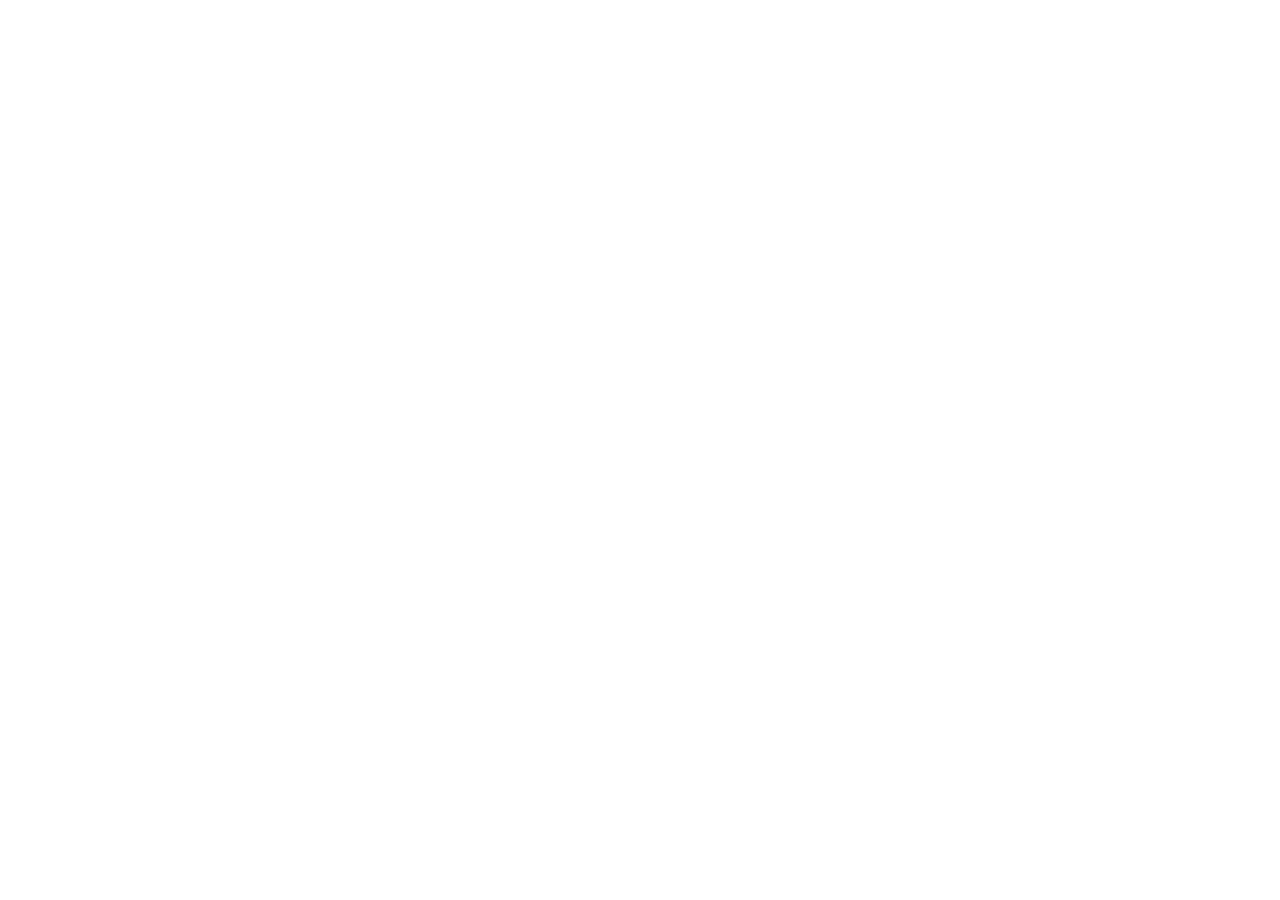
==== word-writing-templates/index.html @ 4e655f52 "feat: add Word template wizard page" ====
<!doctype html>
<html lang="zh-CN">
<head><meta charset="utf-8"><meta name="viewport" content="width=device-width,initial-scale=1"><title>Word 写作模板选择向导</title><link rel="stylesheet" href="./styles.css"></head>
<body><main id="app"></main><script src="./app.js"></script></body>
</html>
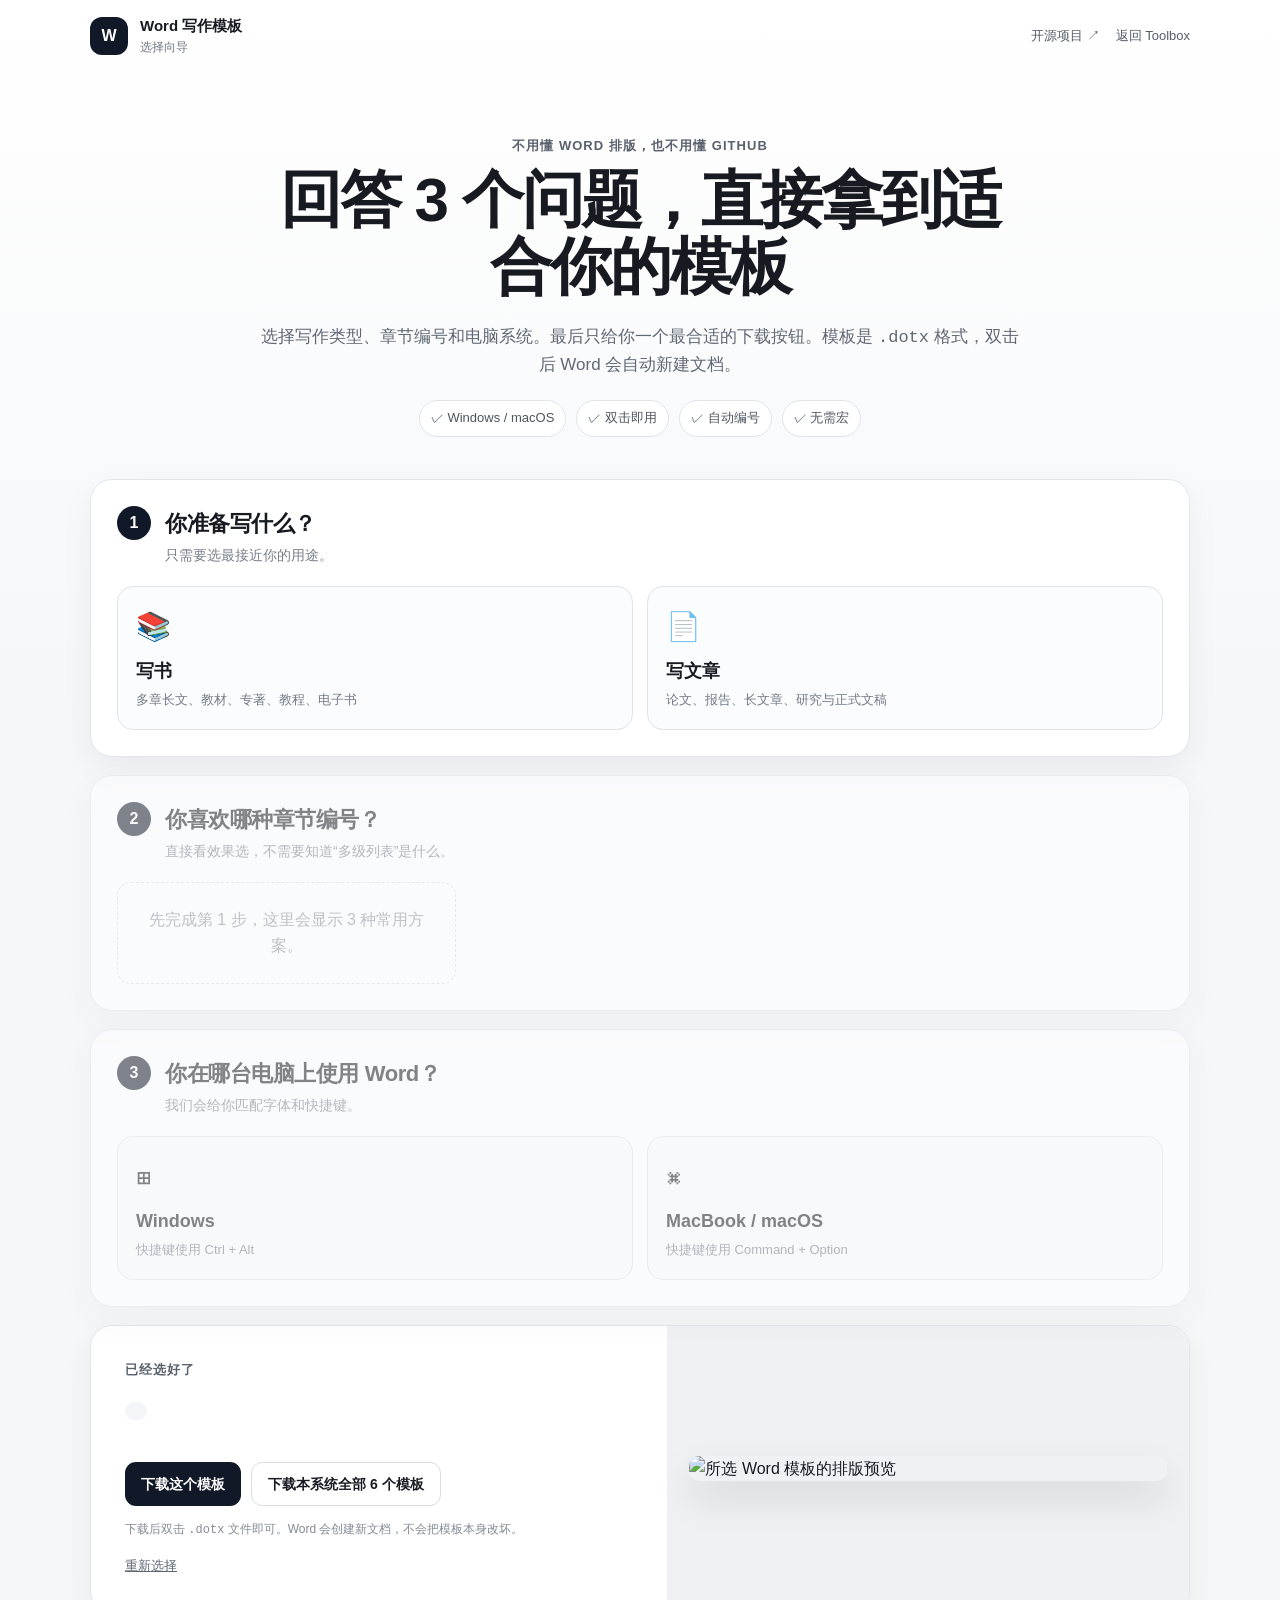
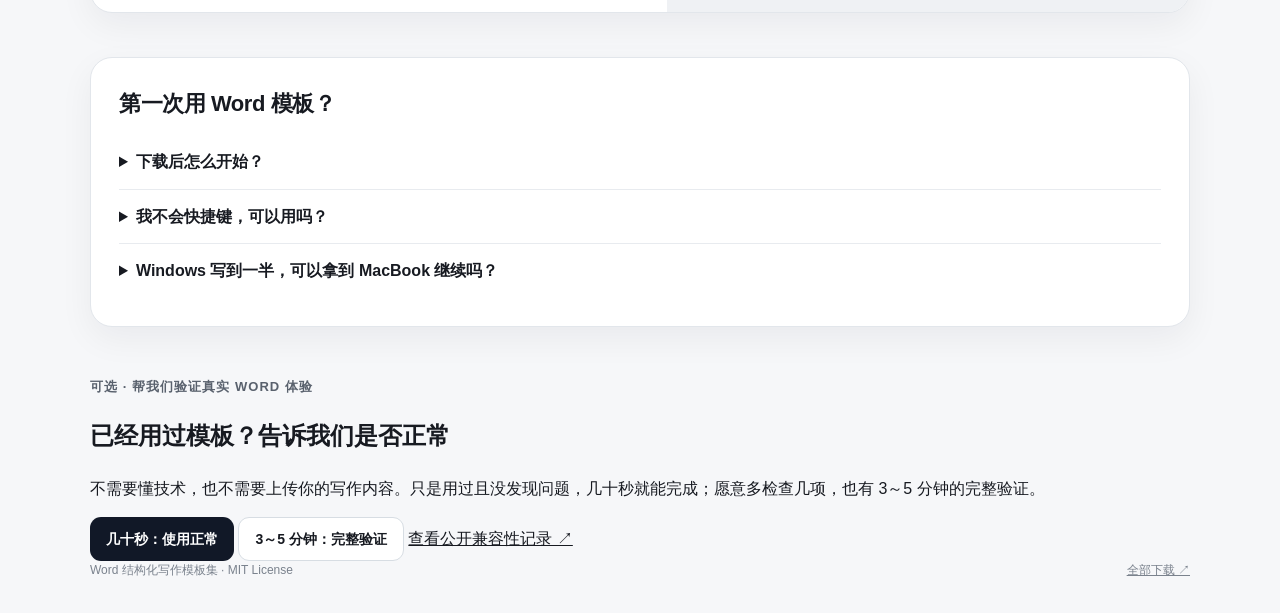
==== commit fe89d05c: "feat: load Word feedback panel" ====
--- a/word-writing-templates/index.html
+++ b/word-writing-templates/index.html
@@ -1,5 +1,5 @@
 <!doctype html>
 <html lang="zh-CN">
-<head><meta charset="utf-8"><meta name="viewport" content="width=device-width,initial-scale=1"><title>Word 写作模板选择向导</title><link rel="stylesheet" href="./styles.css"></head>
-<body><main id="app"></main><script src="./app.js"></script></body>
+<head><meta charset="utf-8"><meta name="viewport" content="width=device-width,initial-scale=1"><meta name="description" content="Word 结构化写作模板选择向导"><title>Word 写作模板选择向导</title><link rel="stylesheet" href="./styles.css"></head>
+<body><main id="app"></main><script src="./app.js"></script><script src="./feedback.js"></script></body>
 </html>
--- a/word-writing-templates/styles.css
+++ b/word-writing-templates/styles.css
@@ -0,0 +1 @@
+:root{font-family:Inter,-apple-system,BlinkMacSystemFont,"Segoe UI","PingFang SC","Hiragino Sans GB","Microsoft YaHei",sans-serif;color:#171a21;background:#f6f7f9;line-height:1.6}*{box-sizing:border-box}body{margin:0;background:linear-gradient(180deg,#fff 0,#f6f7f9 32%,#f6f7f9 100%);color:#171a21}a{color:inherit}.shell{width:min(1100px,calc(100% - 32px));margin:auto}.topbar{height:72px;display:flex;align-items:center;justify-content:space-between;gap:20px}.brand{display:flex;align-items:center;gap:12px;text-decoration:none}.brand-mark{display:grid;place-items:center;width:38px;height:38px;border-radius:12px;background:#111827;color:#fff;font-weight:800}.brand strong{display:block;font-size:15px}.brand small{display:block;color:#707782;font-size:12px}.top-links{display:flex;gap:16px;font-size:13px;color:#555d68}.top-links a{text-decoration:none}.hero{padding:64px 0 42px;text-align:center}.eyebrow{margin:0 0 10px;font-size:13px;font-weight:700;letter-spacing:.08em;color:#59616d;text-transform:uppercase}.hero h1{max-width:760px;margin:0 auto;font-size:clamp(34px,6vw,62px);line-height:1.08;letter-spacing:-.035em}.hero-copy{max-width:760px;margin:22px auto 0;color:#606874;font-size:17px}.hero-badges{display:flex;flex-wrap:wrap;justify-content:center;gap:10px;margin-top:22px}.hero-badges span{padding:7px 11px;border:1px solid #e0e4e9;border-radius:999px;background:#fff;font-size:13px;color:#4d5560}.wizard{display:grid;gap:18px;padding-bottom:44px}.step,.result,.faq{background:#fff;border:1px solid #e2e6eb;border-radius:22px;box-shadow:0 12px 34px rgba(23,26,33,.055)}.step{padding:26px}.step-head{display:flex;gap:14px;align-items:flex-start;margin-bottom:20px}.step-no{flex:0 0 34px;height:34px;border-radius:50%;display:grid;place-items:center;background:#111827;color:#fff;font-weight:700}.step h2,.faq h2,.result h2{margin:0;font-size:22px;letter-spacing:-.02em}.step-head p{margin:3px 0 0;color:#777f89;font-size:14px}.choice-grid{display:grid;gap:14px}.choice-grid.two{grid-template-columns:repeat(2,minmax(0,1fr))}.choice-card,.scheme-card{appearance:none;width:100%;text-align:left;border:1px solid #dfe4e9;background:#fbfcfd;border-radius:16px;padding:18px;cursor:pointer;transition:.16s ease;font:inherit;color:inherit}.choice-card:hover,.scheme-card:hover{transform:translateY(-1px);border-color:#aeb7c2;box-shadow:0 8px 22px rgba(23,26,33,.06)}.choice-card.selected,.scheme-card.selected{border-color:#111827;box-shadow:0 0 0 2px #111827 inset;background:#fff}.choice-icon{display:block;font-size:28px;margin-bottom:7px}.choice-card strong{display:block;font-size:18px;margin-bottom:4px}.choice-card span:last-child{display:block;color:#737b86;font-size:13px}.is-locked{opacity:.52}.is-locked .choice-card,.is-locked .scheme-card{pointer-events:none}.scheme-grid{display:grid;grid-template-columns:repeat(3,minmax(0,1fr));gap:14px}.scheme-card{padding:0;overflow:hidden;position:relative}.scheme-card img{display:block;width:100%;aspect-ratio:4/3;object-fit:cover;background:#f2f3f5;border-bottom:1px solid #e8ebef}.scheme-copy{padding:15px}.scheme-copy strong{display:block;font-size:16px}.scheme-copy code{display:block;margin:5px 0 7px;color:#333b45;font-size:12px;white-space:normal}.scheme-copy p{margin:0;color:#777f89;font-size:12px}.recommend{position:absolute;top:10px;left:10px;padding:5px 8px;border-radius:999px;background:rgba(17,24,39,.92);color:#fff;font-size:11px;font-weight:700}.placeholder{padding:24px;border:1px dashed #d7dce2;border-radius:14px;color:#8a929d;text-align:center}.result{display:grid;grid-template-columns:1.05fr .95fr;overflow:hidden}.result-copy{padding:34px}.result-copy h2{font-size:28px}.number-example{font-family:ui-monospace,SFMono-Regular,Menlo,Consolas,monospace;background:#f4f5f7;border-radius:10px;padding:9px 11px;display:inline-block;margin:12px 0}.result-copy>p:not(.eyebrow):not(.number-example):not(.help-text){color:#626a75}.result-actions{display:flex;flex-wrap:wrap;gap:10px;margin-top:22px}.btn{display:inline-flex;align-items:center;justify-content:center;min-height:44px;padding:0 16px;border-radius:11px;text-decoration:none;font-weight:700;font-size:14px}.btn.primary{background:#111827;color:#fff}.btn.secondary{border:1px solid #d7dde3;background:#fff}.help-text{font-size:12px;color:#838b95;margin-top:14px}.text-btn{border:0;background:none;padding:0;color:#5f6873;text-decoration:underline;cursor:pointer;font:inherit;font-size:13px}.result-preview{background:#eff1f4;display:grid;place-items:center;padding:22px}.result-preview img{display:block;width:100%;max-height:430px;object-fit:contain;border-radius:10px;box-shadow:0 18px 38px rgba(23,26,33,.12)}.faq{padding:28px;margin-bottom:50px}.faq h2{margin-bottom:14px}.faq details{border-top:1px solid #e8ebef;padding:14px 0}.faq details:first-of-type{border-top:0}.faq summary{cursor:pointer;font-weight:700}.faq p{color:#68717c;margin:8px 0 0}.footer{display:flex;justify-content:space-between;gap:20px;padding:0 0 34px;color:#7a828d;font-size:12px}.sr-only{position:absolute;width:1px;height:1px;padding:0;margin:-1px;overflow:hidden;clip:rect(0,0,0,0);white-space:nowrap;border:0}@media(max-width:760px){.shell{width:min(100% - 22px,1100px)}.topbar{height:auto;padding:16px 0}.top-links a:first-child{display:none}.hero{padding:42px 0 28px}.hero h1{font-size:38px}.hero-copy{font-size:15px}.choice-grid.two,.scheme-grid,.result{grid-template-columns:1fr}.step{padding:20px}.result-copy{padding:24px}.result-preview{order:-1}.footer{flex-direction:column}.scheme-card img{aspect-ratio:16/9}}
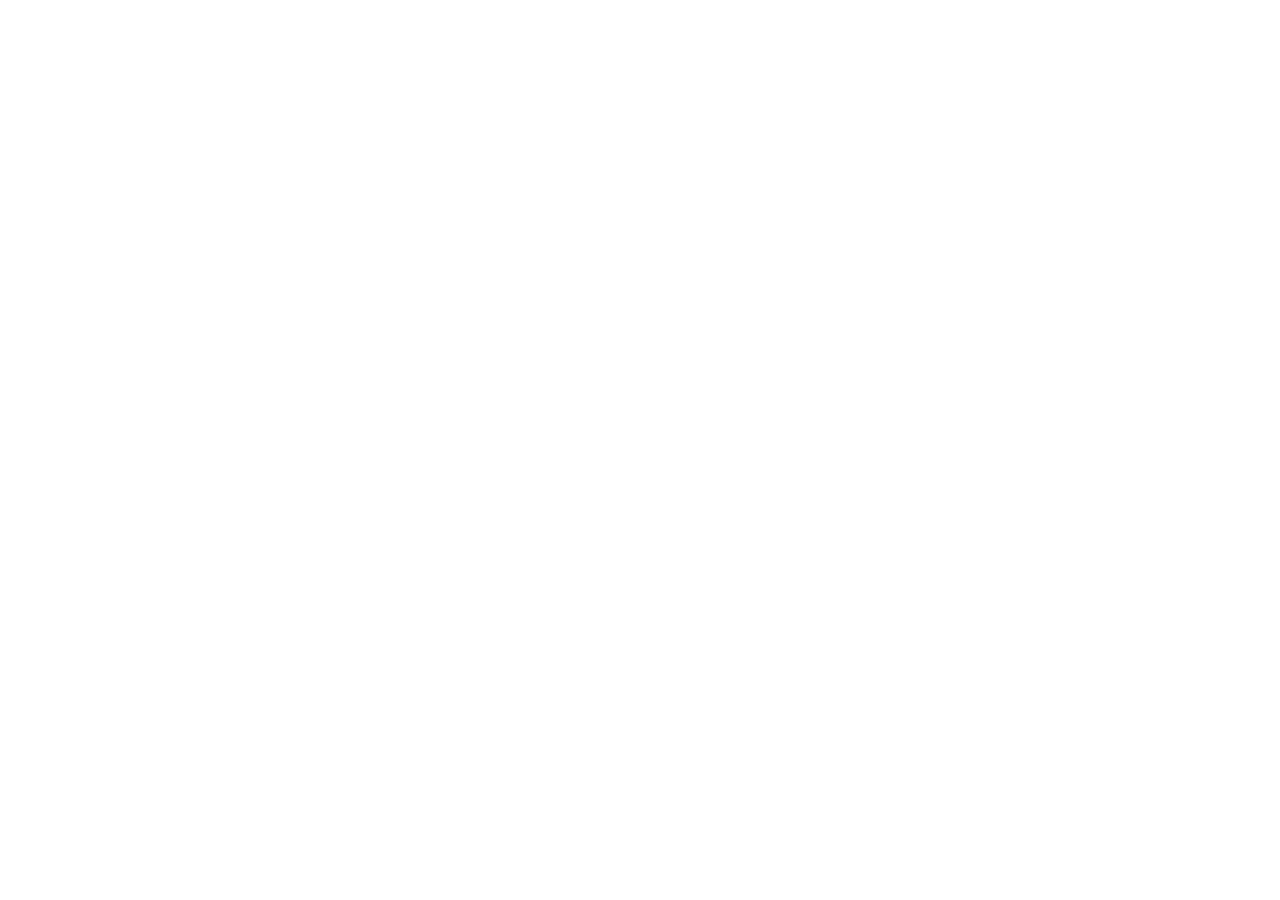
==== commit d52f37cb: "Restore Word template selector shell for v4" ====
--- a/word-writing-templates/index.html
+++ b/word-writing-templates/index.html
@@ -1,5 +1,15 @@
 <!doctype html>
 <html lang="zh-CN">
-<head><meta charset="utf-8"><meta name="viewport" content="width=device-width,initial-scale=1"><meta name="description" content="Word 结构化写作模板选择向导"><title>Word 写作模板选择向导</title><link rel="stylesheet" href="./styles.css"></head>
-<body><main id="app"></main><script src="./app.js"></script><script src="./feedback.js"></script></body>
+<head>
+  <meta charset="utf-8" />
+  <meta name="viewport" content="width=device-width,initial-scale=1" />
+  <meta name="description" content="Word 结构化思考与写作模板选择向导：选用途、编号和系统，直接下载适合你的模板。" />
+  <meta name="theme-color" content="#f6f7f9" />
+  <title>Word 结构化思考与写作模板选择向导</title>
+  <link rel="stylesheet" href="./styles.css" />
+</head>
+<body>
+  <main id="app"></main>
+  <script src="./app.js"></script>
+</body>
 </html>
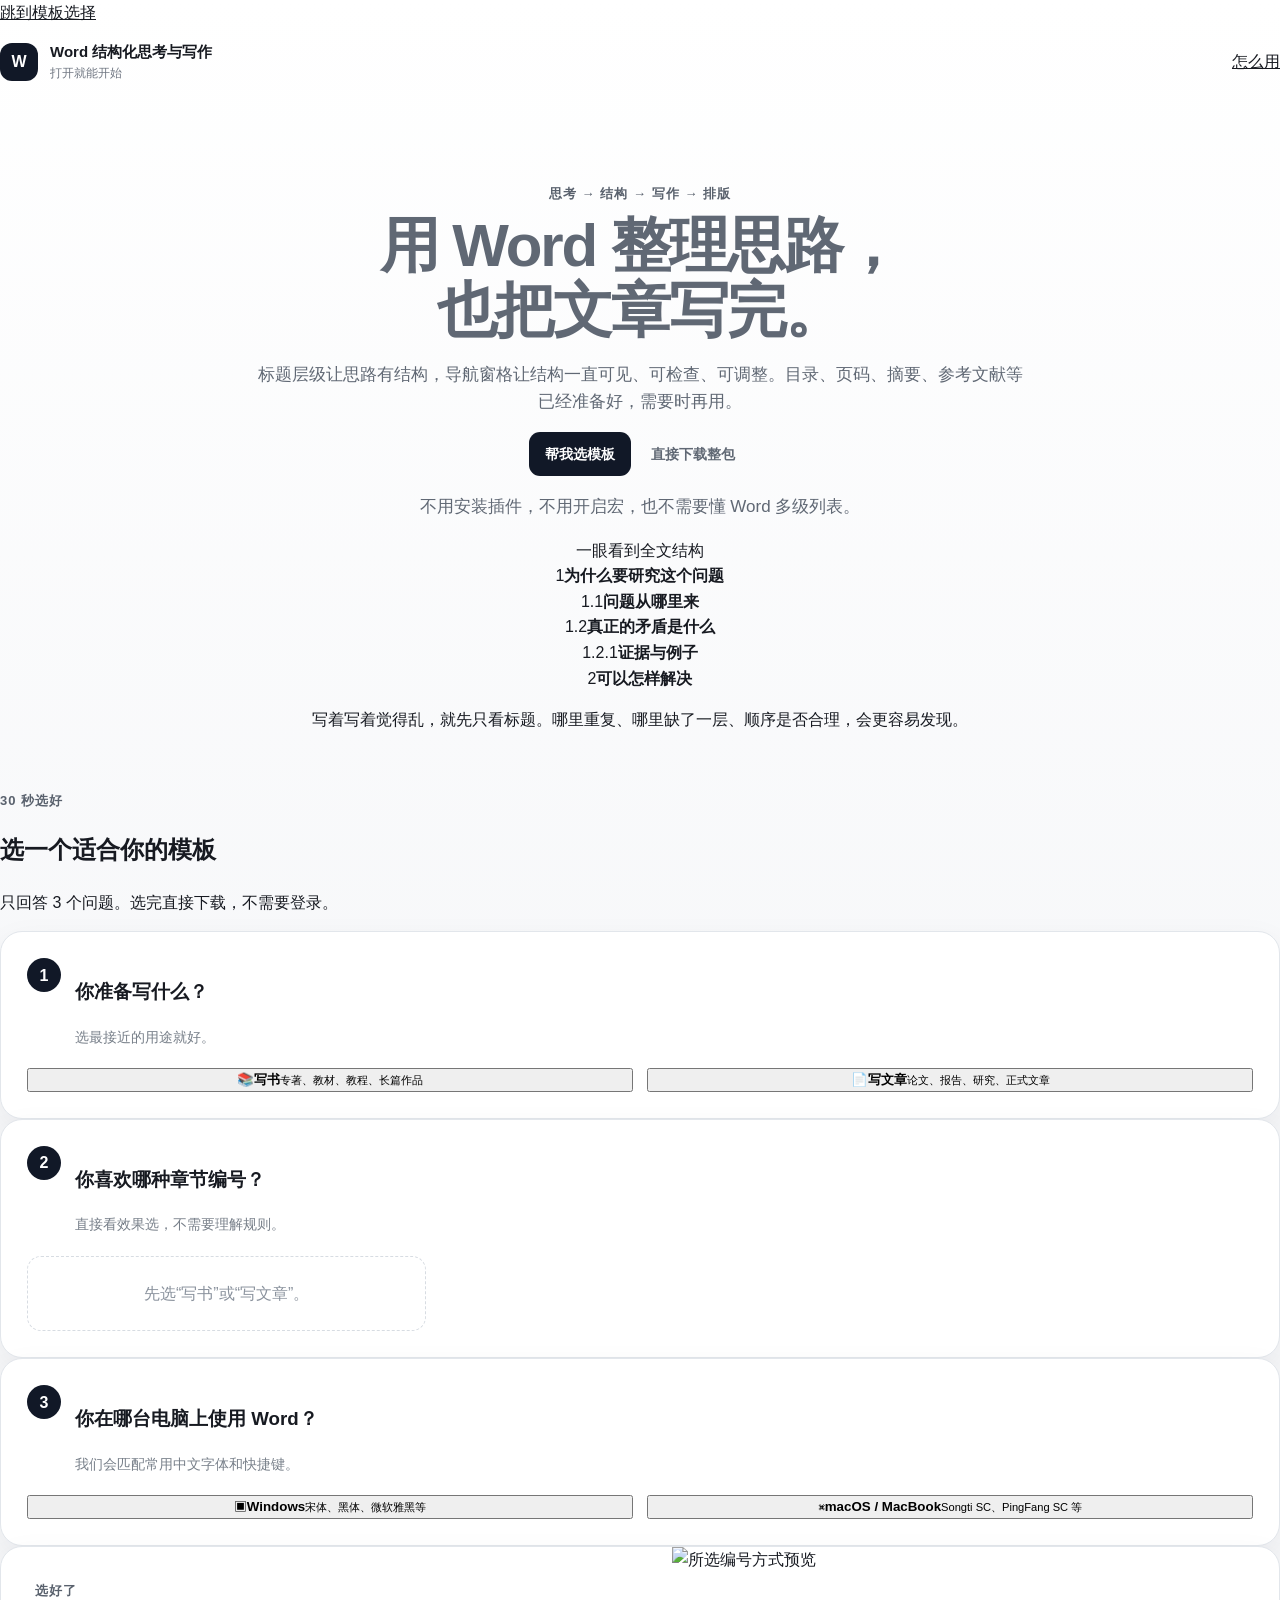
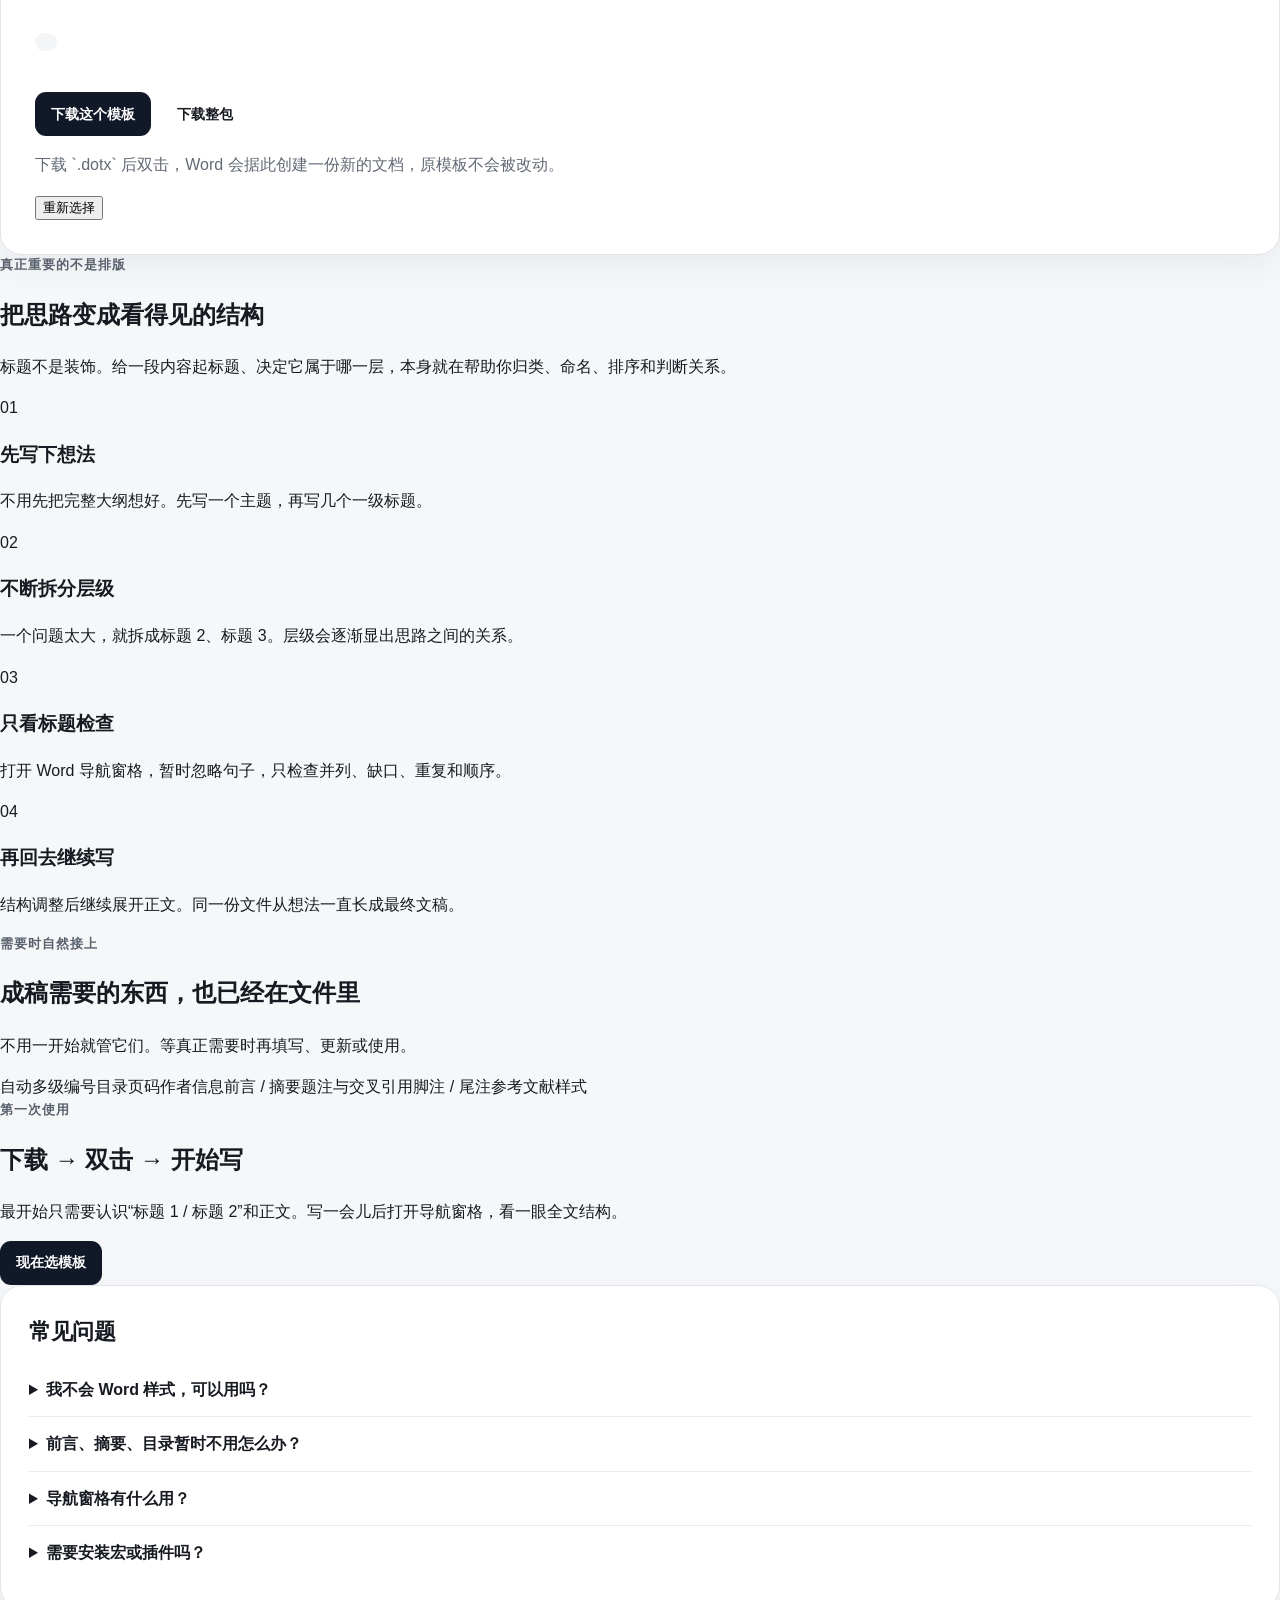
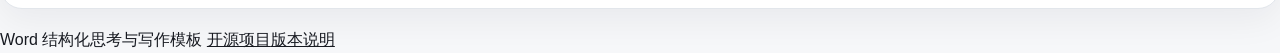
==== commit 3aa030a7: "Turn selector into ordinary-user homepage" ====
--- a/word-writing-templates/index.html
+++ b/word-writing-templates/index.html
@@ -2,14 +2,138 @@
 <html lang="zh-CN">
 <head>
   <meta charset="utf-8" />
-  <meta name="viewport" content="width=device-width,initial-scale=1" />
-  <meta name="description" content="Word 结构化思考与写作模板选择向导：选用途、编号和系统，直接下载适合你的模板。" />
-  <meta name="theme-color" content="#f6f7f9" />
-  <title>Word 结构化思考与写作模板选择向导</title>
+  <meta name="viewport" content="width=device-width, initial-scale=1" />
+  <meta name="description" content="用 Word 标题层级组织思路，用导航窗格看清全文结构。选择适合你的中文 Word 写作模板，下载后双击即可使用。" />
+  <meta name="theme-color" content="#f7f5ef" />
+  <title>Word 结构化思考与写作</title>
   <link rel="stylesheet" href="./styles.css" />
 </head>
 <body>
-  <main id="app"></main>
+  <a class="skip" href="#chooser">跳到模板选择</a>
+  <header class="topbar">
+    <a class="brand" href="./" aria-label="Word 结构化思考与写作首页">
+      <span class="brand-mark">W</span>
+      <span><strong>Word 结构化思考与写作</strong><small>打开就能开始</small></span>
+    </a>
+    <a class="top-link" href="#how">怎么用</a>
+  </header>
+
+  <main>
+    <section class="hero">
+      <div class="hero-copy">
+        <p class="eyebrow">思考 → 结构 → 写作 → 排版</p>
+        <h1>用 Word 整理思路，<br />也把文章写完。</h1>
+        <p class="lead">标题层级让思路有结构，导航窗格让结构一直可见、可检查、可调整。目录、页码、摘要、参考文献等已经准备好，需要时再用。</p>
+        <div class="hero-actions">
+          <a class="btn primary" href="#chooser">帮我选模板</a>
+          <a class="btn quiet" id="quickPackage" href="#chooser">直接下载整包</a>
+        </div>
+        <p class="micro">不用安装插件，不用开启宏，也不需要懂 Word 多级列表。</p>
+      </div>
+      <div class="thought-card" aria-label="标题层级示意">
+        <div class="tree-title">一眼看到全文结构</div>
+        <div class="tree-row level-1"><span>1</span><b>为什么要研究这个问题</b></div>
+        <div class="tree-row level-2"><span>1.1</span><b>问题从哪里来</b></div>
+        <div class="tree-row level-2 active"><span>1.2</span><b>真正的矛盾是什么</b></div>
+        <div class="tree-row level-3"><span>1.2.1</span><b>证据与例子</b></div>
+        <div class="tree-row level-1"><span>2</span><b>可以怎样解决</b></div>
+        <p>写着写着觉得乱，就先只看标题。哪里重复、哪里缺了一层、顺序是否合理，会更容易发现。</p>
+      </div>
+    </section>
+
+    <section class="chooser-wrap" id="chooser">
+      <div class="section-head">
+        <p class="eyebrow">30 秒选好</p>
+        <h2>选一个适合你的模板</h2>
+        <p>只回答 3 个问题。选完直接下载，不需要登录。</p>
+      </div>
+
+      <div class="chooser">
+        <section class="step" id="stepType">
+          <div class="step-head"><span class="step-no">1</span><div><h3>你准备写什么？</h3><p>选最接近的用途就好。</p></div></div>
+          <div class="choice-grid two" id="typeChoices">
+            <button class="choice" type="button" data-type="book" aria-pressed="false"><span class="icon">📚</span><strong>写书</strong><small>专著、教材、教程、长篇作品</small></button>
+            <button class="choice" type="button" data-type="article" aria-pressed="false"><span class="icon">📄</span><strong>写文章</strong><small>论文、报告、研究、正式文章</small></button>
+          </div>
+        </section>
+
+        <section class="step locked" id="stepScheme" aria-disabled="true">
+          <div class="step-head"><span class="step-no">2</span><div><h3>你喜欢哪种章节编号？</h3><p>直接看效果选，不需要理解规则。</p></div></div>
+          <div class="scheme-grid" id="schemeChoices"><div class="placeholder">先选“写书”或“写文章”。</div></div>
+        </section>
+
+        <section class="step locked" id="stepOs" aria-disabled="true">
+          <div class="step-head"><span class="step-no">3</span><div><h3>你在哪台电脑上使用 Word？</h3><p id="osHint">我们会匹配常用中文字体和快捷键。</p></div></div>
+          <div class="choice-grid two" id="osChoices">
+            <button class="choice" type="button" data-os="windows" aria-pressed="false"><span class="icon">▣</span><strong>Windows</strong><small>宋体、黑体、微软雅黑等</small></button>
+            <button class="choice" type="button" data-os="macos" aria-pressed="false"><span class="icon">⌘</span><strong>macOS / MacBook</strong><small>Songti SC、PingFang SC 等</small></button>
+          </div>
+        </section>
+
+        <section class="result" id="result" hidden aria-live="polite">
+          <div class="result-copy">
+            <p class="eyebrow">选好了</p>
+            <h3 id="resultTitle"></h3>
+            <p class="number-example" id="resultExample"></p>
+            <p id="resultDesc"></p>
+            <div class="result-actions">
+              <a class="btn primary" id="templateDownload" href="#">下载这个模板</a>
+              <a class="btn quiet" id="packageDownload" href="#">下载整包</a>
+            </div>
+            <p class="micro">下载 `.dotx` 后双击，Word 会据此创建一份新的文档，原模板不会被改动。</p>
+            <button class="reset" id="resetBtn" type="button">重新选择</button>
+          </div>
+          <div class="preview"><img id="resultImage" alt="所选编号方式预览" /></div>
+        </section>
+      </div>
+    </section>
+
+    <section class="value" id="how">
+      <div class="section-head compact">
+        <p class="eyebrow">真正重要的不是排版</p>
+        <h2>把思路变成看得见的结构</h2>
+        <p>标题不是装饰。给一段内容起标题、决定它属于哪一层，本身就在帮助你归类、命名、排序和判断关系。</p>
+      </div>
+      <div class="value-grid">
+        <article><span>01</span><h3>先写下想法</h3><p>不用先把完整大纲想好。先写一个主题，再写几个一级标题。</p></article>
+        <article><span>02</span><h3>不断拆分层级</h3><p>一个问题太大，就拆成标题 2、标题 3。层级会逐渐显出思路之间的关系。</p></article>
+        <article><span>03</span><h3>只看标题检查</h3><p>打开 Word 导航窗格，暂时忽略句子，只检查并列、缺口、重复和顺序。</p></article>
+        <article><span>04</span><h3>再回去继续写</h3><p>结构调整后继续展开正文。同一份文件从想法一直长成最终文稿。</p></article>
+      </div>
+    </section>
+
+    <section class="ready">
+      <div class="section-head compact">
+        <p class="eyebrow">需要时自然接上</p>
+        <h2>成稿需要的东西，也已经在文件里</h2>
+        <p>不用一开始就管它们。等真正需要时再填写、更新或使用。</p>
+      </div>
+      <div class="pill-grid">
+        <span>自动多级编号</span><span>目录</span><span>页码</span><span>作者信息</span><span>前言 / 摘要</span><span>题注与交叉引用</span><span>脚注 / 尾注</span><span>参考文献样式</span>
+      </div>
+    </section>
+
+    <section class="start">
+      <div class="start-card">
+        <div><p class="eyebrow">第一次使用</p><h2>下载 → 双击 → 开始写</h2><p>最开始只需要认识“标题 1 / 标题 2”和正文。写一会儿后打开导航窗格，看一眼全文结构。</p></div>
+        <a class="btn primary" href="#chooser">现在选模板</a>
+      </div>
+    </section>
+
+    <section class="faq">
+      <div class="section-head compact"><h2>常见问题</h2></div>
+      <details><summary>我不会 Word 样式，可以用吗？</summary><p>可以。模板已经预置标题层级、编号和正文样式。你可以从 Word 的“样式”区域选择标题 1、标题 2，也可以使用模板提供的快捷键。</p></details>
+      <details><summary>前言、摘要、目录暂时不用怎么办？</summary><p>先放着即可，不会妨碍正文写作；不需要的文字内容也可以删除。它们采用不会挤进核心标题树的结构方式。</p></details>
+      <details><summary>导航窗格有什么用？</summary><p>它会持续显示文档中的标题层级，让你不必来回翻几十页就能看到全局结构。在支持拖动重排的 Word 桌面版本中，还可以直接调整文档部分的位置。</p></details>
+      <details><summary>需要安装宏或插件吗？</summary><p>不需要。模板使用 Word 原生 `.dotx` 格式，不包含 VBA 宏。</p></details>
+    </section>
+  </main>
+
+  <footer>
+    <span>Word 结构化思考与写作模板</span>
+    <span class="footer-links"><a href="https://github.com/SeekerThinker/word-writing-templates" rel="noreferrer">开源项目</a><a href="https://github.com/SeekerThinker/word-writing-templates/releases/latest" rel="noreferrer">版本说明</a></span>
+  </footer>
+
   <script src="./app.js"></script>
 </body>
 </html>
--- a/word-writing-templates/styles.css
+++ b/word-writing-templates/styles.css
@@ -0,0 +1 @@
+:root{font-family:Inter,-apple-system,BlinkMacSystemFont,"Segoe UI","PingFang SC","Hiragino Sans GB","Microsoft YaHei",sans-serif;color:#171a21;background:#f6f7f9;line-height:1.6}*{box-sizing:border-box}body{margin:0;background:linear-gradient(180deg,#fff 0,#f6f7f9 34%,#f6f7f9 100%);color:#171a21}a{color:inherit}.shell{width:min(1100px,calc(100% - 32px));margin:auto}.topbar{min-height:72px;display:flex;align-items:center;justify-content:space-between;gap:20px}.brand{display:flex;align-items:center;gap:12px;text-decoration:none}.brand-mark{display:grid;place-items:center;width:38px;height:38px;border-radius:12px;background:#111827;color:#fff;font-weight:800}.brand strong{display:block;font-size:15px}.brand small{display:block;color:#707782;font-size:12px}.top-links{display:flex;gap:16px;font-size:13px;color:#555d68}.top-links a{text-decoration:none}.hero{padding:64px 0 42px;text-align:center}.eyebrow{margin:0 0 10px;font-size:13px;font-weight:700;letter-spacing:.08em;color:#59616d}.hero h1{max-width:820px;margin:0 auto;font-size:clamp(34px,6vw,60px);line-height:1.08;letter-spacing:-.035em}.hero-copy{max-width:780px;margin:22px auto 0;color:#606874;font-size:17px}.hero-note{max-width:720px;margin:16px auto 0;padding:14px 16px;border:1px solid #e2e6eb;border-radius:14px;background:#fff;color:#434b55;font-size:14px}.hero-badges{display:flex;flex-wrap:wrap;justify-content:center;gap:10px;margin-top:22px}.hero-badges span{padding:7px 11px;border:1px solid #e0e4e9;border-radius:999px;background:#fff;font-size:13px;color:#4d5560}.wizard{display:grid;gap:18px;padding-bottom:44px}.step,.result,.faq,.feedback-panel{background:#fff;border:1px solid #e2e6eb;border-radius:22px;box-shadow:0 12px 34px rgba(23,26,33,.055)}.step{padding:26px}.step-head{display:flex;gap:14px;align-items:flex-start;margin-bottom:20px}.step-no{flex:0 0 34px;height:34px;border-radius:50%;display:grid;place-items:center;background:#111827;color:#fff;font-weight:700}.step h2,.faq h2,.result h2,.feedback-panel h2{margin:0;font-size:22px;letter-spacing:-.02em}.step-head p{margin:3px 0 0;color:#777f89;font-size:14px}.choice-grid{display:grid;gap:14px}.choice-grid.two{grid-template-columns:repeat(2,minmax(0,1fr))}.choice-card,.scheme-card{appearance:none;width:100%;text-align:left;border:1px solid #dfe4e9;background:#fbfcfd;border-radius:16px;padding:18px;cursor:pointer;transition:.16s ease;font:inherit;color:inherit}.choice-card:hover,.scheme-card:hover{transform:translateY(-1px);border-color:#aeb7c2;box-shadow:0 8px 22px rgba(23,26,33,.06)}.choice-card.selected,.scheme-card.selected{border-color:#111827;box-shadow:0 0 0 2px #111827 inset;background:#fff}.choice-icon{display:block;font-size:28px;margin-bottom:7px}.choice-card strong{display:block;font-size:18px;margin-bottom:4px}.choice-card span:last-child{display:block;color:#737b86;font-size:13px}.is-locked{opacity:.52}.is-locked .choice-card,.is-locked .scheme-card{pointer-events:none}.scheme-grid{display:grid;grid-template-columns:repeat(3,minmax(0,1fr));gap:14px}.scheme-card{padding:0;overflow:hidden;position:relative}.scheme-card img{display:block;width:100%;aspect-ratio:4/3;object-fit:cover;background:#f2f3f5;border-bottom:1px solid #e8ebef}.scheme-copy{padding:15px}.scheme-copy strong{display:block;font-size:16px}.scheme-copy code{display:block;margin:5px 0 7px;color:#333b45;font-size:12px;white-space:normal}.scheme-copy p{margin:0;color:#777f89;font-size:12px}.recommend{position:absolute;top:10px;left:10px;padding:5px 8px;border-radius:999px;background:rgba(17,24,39,.92);color:#fff;font-size:11px;font-weight:700}.placeholder{padding:24px;border:1px dashed #d7dce2;border-radius:14px;color:#8a929d;text-align:center}.result{display:grid;grid-template-columns:1.05fr .95fr;overflow:hidden}.result-copy{padding:34px}.result-copy h2{font-size:28px}.number-example{font-family:ui-monospace,SFMono-Regular,Menlo,Consolas,monospace;background:#f4f5f7;border-radius:10px;padding:9px 11px;display:inline-block;margin:12px 0}.result-copy>p:not(.eyebrow):not(.number-example):not(.help-text){color:#626a75}.result-actions{display:flex;flex-wrap:wrap;gap:10px;margin-top:22px}.btn{display:inline-flex;align-items:center;justify-content:center;min-height:44px;padding:0 16px;border-radius:11px;text-decoration:none;font-weight:700;font-size:14px}.btn.primary{background:#111827;color:#fff}.btn.secondary{border:1px solid #d7dde3;background:#fff}.help-text{font-size:12px;color:#838b95;margin-top:14px}.text-btn{border:0;background:none;padding:0;color:#5f6873;text-decoration:underline;cursor:pointer;font:inherit;font-size:13px}.result-preview{background:#eff1f4;display:grid;place-items:center;padding:22px}.result-preview img{display:block;width:100%;max-height:430px;object-fit:contain;border-radius:10px;box-shadow:0 18px 38px rgba(23,26,33,.12)}.faq{padding:28px;margin-bottom:18px}.faq h2{margin-bottom:14px}.faq details{border-top:1px solid #e8ebef;padding:14px 0}.faq details:first-of-type{border-top:0}.faq summary{cursor:pointer;font-weight:700}.faq p{color:#68717c;margin:8px 0 0}.feedback-panel{display:flex;align-items:center;justify-content:space-between;gap:28px;padding:28px;margin-bottom:26px}.feedback-copy{max-width:650px}.feedback-copy p{margin:8px 0 0;color:#68717c;font-size:14px}.feedback-actions{display:flex;flex-wrap:wrap;justify-content:flex-end;gap:9px;min-width:330px}.feedback-record{width:100%;text-align:right;color:#68717c;font-size:12px;text-decoration:none}.feedback-record:hover{text-decoration:underline}.footer{display:flex;justify-content:space-between;gap:20px;padding:0 0 34px;color:#7a828d;font-size:12px}.footer a{text-decoration:none}.sr-only{position:absolute;width:1px;height:1px;padding:0;margin:-1px;overflow:hidden;clip:rect(0,0,0,0);white-space:nowrap;border:0}@media(max-width:760px){.shell{width:min(100% - 22px,1100px)}.topbar{height:auto;padding:16px 0}.top-links a:first-child{display:none}.hero{padding:42px 0 28px}.hero h1{font-size:38px}.hero-copy{font-size:15px}.choice-grid.two,.scheme-grid,.result{grid-template-columns:1fr}.step{padding:20px}.result-copy{padding:24px}.result-preview{order:-1}.feedback-panel{align-items:flex-start;flex-direction:column;padding:22px}.feedback-actions{justify-content:flex-start;min-width:0;width:100%}.feedback-actions .btn{width:100%}.feedback-record{text-align:left}.footer{flex-direction:column}.scheme-card img{aspect-ratio:16/9}}
